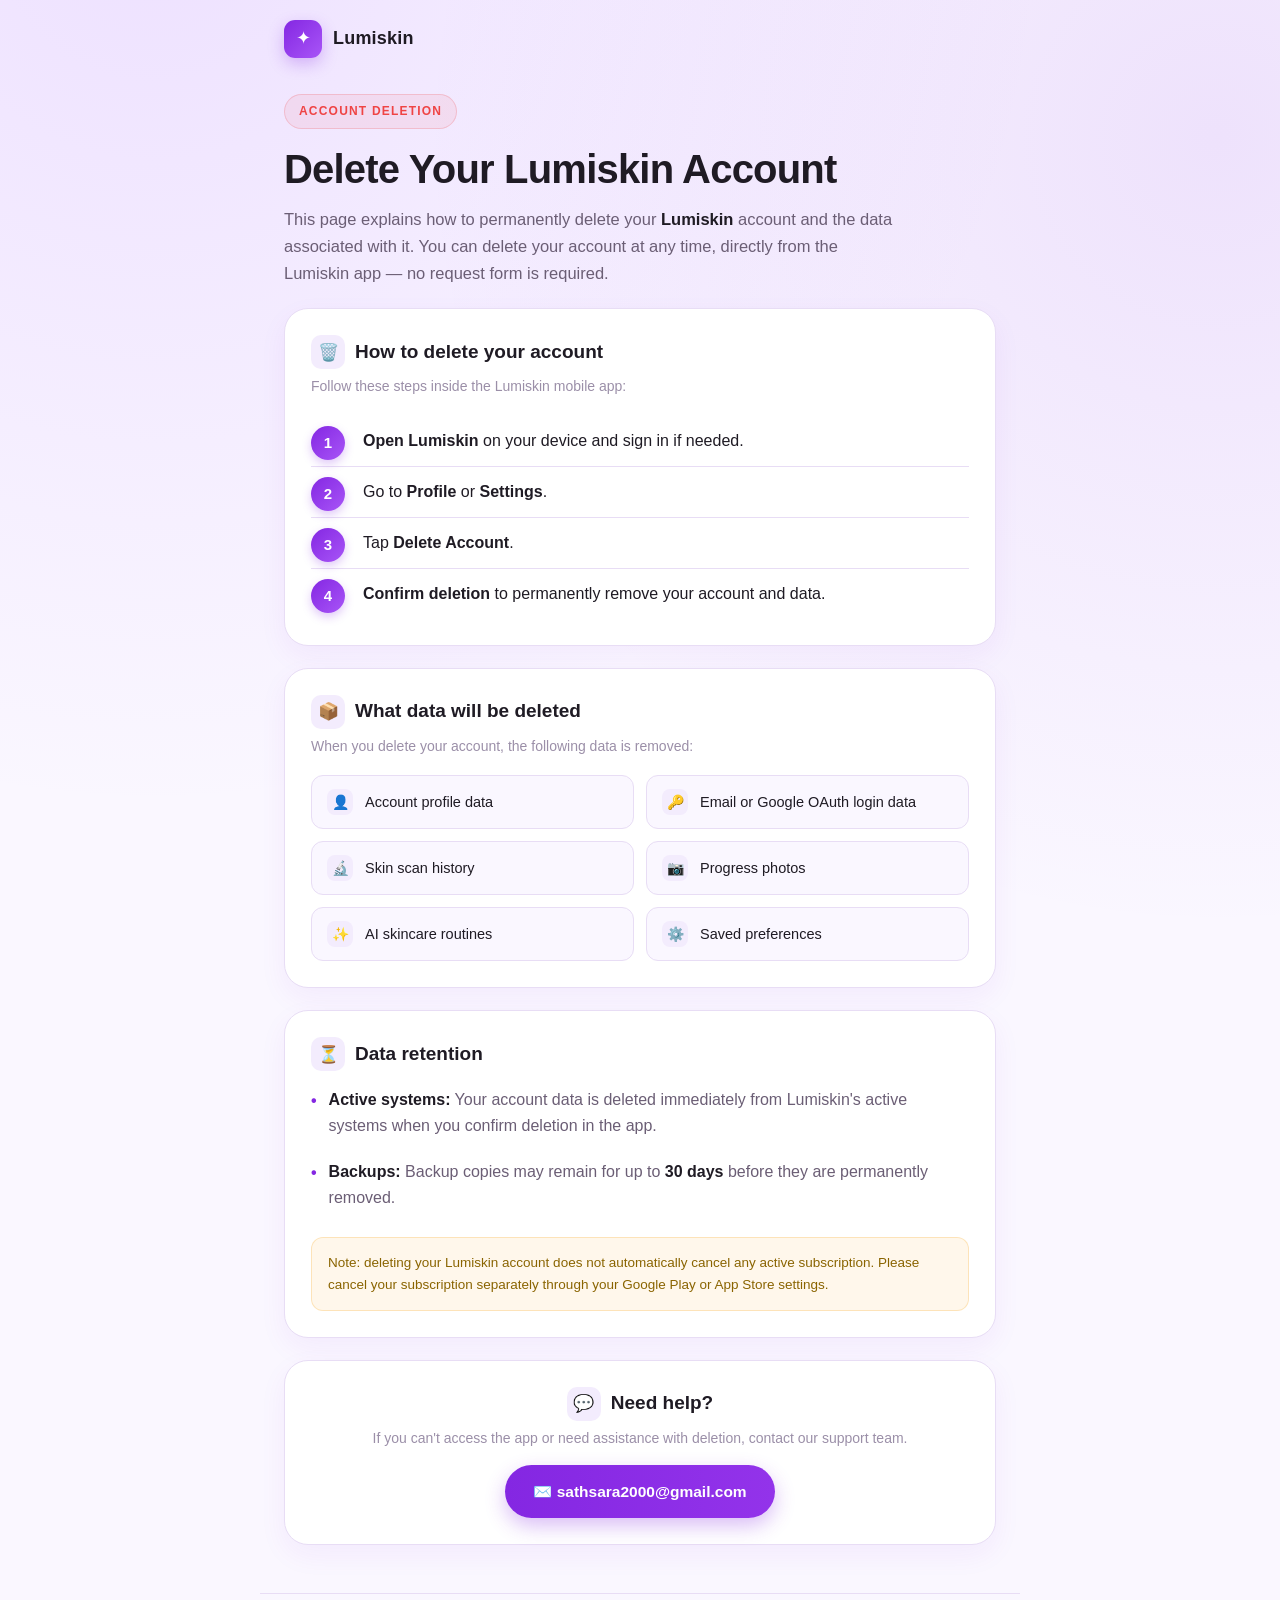
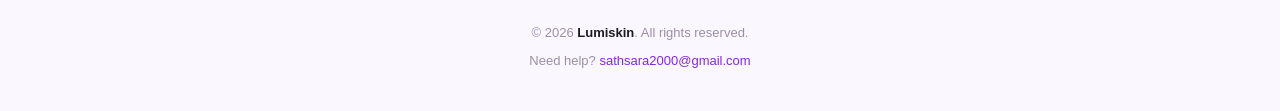
==== delete-account.html @ 9bdd9fb4 "account delete" ====
<!DOCTYPE html>
<html lang="en">
<head>
  <meta charset="UTF-8" />
  <meta name="viewport" content="width=device-width, initial-scale=1.0" />

  <!-- ── SEO ── -->
  <title>Delete Your Lumiskin Account — Account &amp; Data Deletion</title>
  <meta name="description" content="Learn how to delete your Lumiskin account and what data is removed. Delete your account directly in the Lumiskin app under Profile or Settings, or email sathsara2000@gmail.com for help." />
  <meta name="robots" content="index, follow" />
  <meta property="og:title" content="Delete Your Lumiskin Account" />
  <meta property="og:description" content="How to delete your Lumiskin account and which data is removed. Manage account deletion from the Lumiskin app or contact support." />
  <meta property="og:type" content="website" />
  <link rel="canonical" href="https://sathsarawj.github.io/lumiskin-site/delete-account" />

  <style>
    *, *::before, *::after { box-sizing: border-box; margin: 0; padding: 0; }

    :root {
      --purple:      #8427e2;
      --purple-dark: #5b1fa0;
      --purple-deep: #18055a;
      --purple-soft: #f3ecfd;
      --purple-mid:  #ede8f9;
      --green:       #22c55e;
      --amber:       #f59e0b;
      --red:         #ef4444;
      --ink:         #1f1b24;
      --sage:        #6b5e75;
      --muted:       #9b8fa8;
      --border:      #e8ddf5;
      --bg:          #faf7ff;
      --white:       #ffffff;
      --radius-sm:   12px;
      --radius-md:   18px;
      --radius-lg:   24px;
    }

    html { scroll-behavior: smooth; }

    body {
      font-family: -apple-system, BlinkMacSystemFont, "Segoe UI", Roboto, "Helvetica Neue", Arial, sans-serif;
      background:
        radial-gradient(circle at 12% -5%, rgba(181,124,255,.18) 0%, transparent 42%),
        radial-gradient(circle at 95% 8%, rgba(132,39,226,.10) 0%, transparent 40%),
        var(--bg);
      color: var(--ink);
      line-height: 1.62;
      font-size: 16px;
      -webkit-font-smoothing: antialiased;
      min-height: 100vh;
    }

    /* ── Top bar ── */
    header {
      display: flex;
      align-items: center;
      gap: 11px;
      padding: 20px 24px;
      max-width: 760px;
      margin: 0 auto;
    }
    .logo-icon {
      width: 38px; height: 38px; border-radius: 11px;
      background: linear-gradient(135deg, var(--purple), #a855f7);
      display: flex; align-items: center; justify-content: center;
      font-size: 18px; color: #fff;
      box-shadow: 0 6px 16px rgba(132,39,226,.28);
    }
    .logo-text { font-size: 18px; font-weight: 700; color: var(--ink); letter-spacing: .2px; }

    /* ── Layout ── */
    main {
      max-width: 760px;
      margin: 0 auto;
      padding: 16px 24px 48px;
    }

    .badge {
      display: inline-flex; align-items: center; gap: 8px;
      background: rgba(239,68,68,.08);
      border: 1px solid rgba(239,68,68,.20);
      color: var(--red);
      font-size: 12px; font-weight: 700; letter-spacing: 1.2px; text-transform: uppercase;
      border-radius: 20px; padding: 7px 14px;
      margin-bottom: 18px;
    }

    h1 {
      font-size: clamp(28px, 6vw, 40px);
      font-weight: 800;
      letter-spacing: -.02em;
      line-height: 1.12;
      margin-bottom: 14px;
    }

    .lead {
      font-size: 16.5px;
      color: var(--sage);
      max-width: 620px;
      margin-bottom: 8px;
    }
    .lead strong { color: var(--ink); font-weight: 700; }

    /* ── Cards ── */
    .card {
      background: var(--white);
      border: 1px solid var(--border);
      border-radius: var(--radius-lg);
      padding: 26px;
      margin-top: 22px;
      box-shadow: 0 10px 28px rgba(132,39,226,.06);
    }

    .card h2 {
      font-size: 19px;
      font-weight: 700;
      margin-bottom: 6px;
      display: flex; align-items: center; gap: 10px;
    }
    .card h2 .ico {
      width: 34px; height: 34px; border-radius: 10px;
      background: var(--purple-soft);
      display: inline-flex; align-items: center; justify-content: center;
      font-size: 17px; flex-shrink: 0;
    }
    .card .card-sub { color: var(--muted); font-size: 14px; margin-bottom: 18px; }

    /* ── Steps ── */
    ol.steps { list-style: none; counter-reset: step; }
    ol.steps li {
      counter-increment: step;
      position: relative;
      padding: 12px 0 12px 52px;
      border-bottom: 1px solid var(--border);
    }
    ol.steps li:last-child { border-bottom: none; }
    ol.steps li::before {
      content: counter(step);
      position: absolute; left: 0; top: 10px;
      width: 34px; height: 34px; border-radius: 50%;
      background: linear-gradient(135deg, var(--purple), #a855f7);
      color: #fff; font-weight: 700; font-size: 15px;
      display: flex; align-items: center; justify-content: center;
      box-shadow: 0 4px 10px rgba(132,39,226,.25);
    }
    ol.steps li b { font-weight: 600; }

    /* ── Data list ── */
    ul.data { list-style: none; display: grid; gap: 12px; }
    @media (min-width: 560px) { ul.data { grid-template-columns: 1fr 1fr; } }
    ul.data li {
      display: flex; align-items: center; gap: 12px;
      background: var(--bg);
      border: 1px solid var(--border);
      border-radius: var(--radius-sm);
      padding: 13px 15px;
      font-size: 14.5px; font-weight: 500;
    }
    ul.data li .dot {
      width: 26px; height: 26px; border-radius: 8px;
      background: var(--purple-soft);
      display: inline-flex; align-items: center; justify-content: center;
      font-size: 14px; flex-shrink: 0;
    }

    /* ── Retention ── */
    .retention li {
      display: flex; gap: 12px; align-items: flex-start;
      padding: 10px 0;
    }
    .retention li .mark {
      color: var(--purple); font-weight: 800; flex-shrink: 0; margin-top: 1px;
    }
    .retention li span { color: var(--sage); }
    .retention li b { color: var(--ink); }

    .note {
      margin-top: 16px;
      background: rgba(245,158,11,.08);
      border: 1px solid rgba(245,158,11,.22);
      border-radius: var(--radius-sm);
      padding: 14px 16px;
      font-size: 13.5px; color: #8a6400;
    }

    /* ── Help ── */
    .help-card { text-align: center; }
    .help-card a.mail {
      display: inline-flex; align-items: center; gap: 9px;
      margin-top: 16px;
      background: linear-gradient(90deg, var(--purple), #9333ea);
      color: #fff; text-decoration: none;
      font-weight: 700; font-size: 15.5px;
      padding: 14px 28px; border-radius: 28px;
      box-shadow: 0 8px 20px rgba(132,39,226,.30);
      transition: transform .15s, box-shadow .15s;
    }
    .help-card a.mail:hover { transform: translateY(-2px); box-shadow: 0 12px 26px rgba(132,39,226,.38); }

    /* ── Footer ── */
    footer {
      max-width: 760px;
      margin: 0 auto;
      padding: 28px 24px 40px;
      border-top: 1px solid var(--border);
      text-align: center;
      color: var(--muted);
      font-size: 13px;
    }
    footer .brand { color: var(--ink); font-weight: 700; }
    footer a { color: var(--purple); text-decoration: none; }
  </style>
</head>
<body>

  <header>
    <div class="logo-icon">✦</div>
    <span class="logo-text">Lumiskin</span>
  </header>

  <main>
    <span class="badge">Account Deletion</span>
    <h1>Delete Your Lumiskin Account</h1>
    <p class="lead">
      This page explains how to permanently delete your <strong>Lumiskin</strong> account and
      the data associated with it. You can delete your account at any time, directly from the
      Lumiskin app — no request form is required.
    </p>

    <!-- How to delete -->
    <section class="card">
      <h2><span class="ico">🗑️</span> How to delete your account</h2>
      <p class="card-sub">Follow these steps inside the Lumiskin mobile app:</p>
      <ol class="steps">
        <li><b>Open Lumiskin</b> on your device and sign in if needed.</li>
        <li>Go to <b>Profile</b> or <b>Settings</b>.</li>
        <li>Tap <b>Delete Account</b>.</li>
        <li><b>Confirm deletion</b> to permanently remove your account and data.</li>
      </ol>
    </section>

    <!-- What gets deleted -->
    <section class="card">
      <h2><span class="ico">📦</span> What data will be deleted</h2>
      <p class="card-sub">When you delete your account, the following data is removed:</p>
      <ul class="data">
        <li><span class="dot">👤</span> Account profile data</li>
        <li><span class="dot">🔑</span> Email or Google OAuth login data</li>
        <li><span class="dot">🔬</span> Skin scan history</li>
        <li><span class="dot">📷</span> Progress photos</li>
        <li><span class="dot">✨</span> AI skincare routines</li>
        <li><span class="dot">⚙️</span> Saved preferences</li>
      </ul>
    </section>

    <!-- Data retention -->
    <section class="card">
      <h2><span class="ico">⏳</span> Data retention</h2>
      <ul class="retention">
        <li>
          <span class="mark">•</span>
          <span><b>Active systems:</b> Your account data is deleted immediately from Lumiskin's
          active systems when you confirm deletion in the app.</span>
        </li>
        <li>
          <span class="mark">•</span>
          <span><b>Backups:</b> Backup copies may remain for up to <b>30 days</b> before they are
          permanently removed.</span>
        </li>
      </ul>
      <div class="note">
        Note: deleting your Lumiskin account does not automatically cancel any active subscription.
        Please cancel your subscription separately through your Google Play or App Store settings.
      </div>
    </section>

    <!-- Help -->
    <section class="card help-card">
      <h2 style="justify-content:center;"><span class="ico">💬</span> Need help?</h2>
      <p class="card-sub" style="margin-bottom:0;">
        If you can't access the app or need assistance with deletion, contact our support team.
      </p>
      <a class="mail" href="mailto:sathsara2000@gmail.com">✉️ sathsara2000@gmail.com</a>
    </section>
  </main>

  <footer>
    <p>© <span id="year">2026</span> <span class="brand">Lumiskin</span>. All rights reserved.</p>
    <p style="margin-top:6px;">
      Need help? <a href="mailto:sathsara2000@gmail.com">sathsara2000@gmail.com</a>
    </p>
  </footer>

  <script>
    document.getElementById("year").textContent = new Date().getFullYear();
  </script>
</body>
</html>
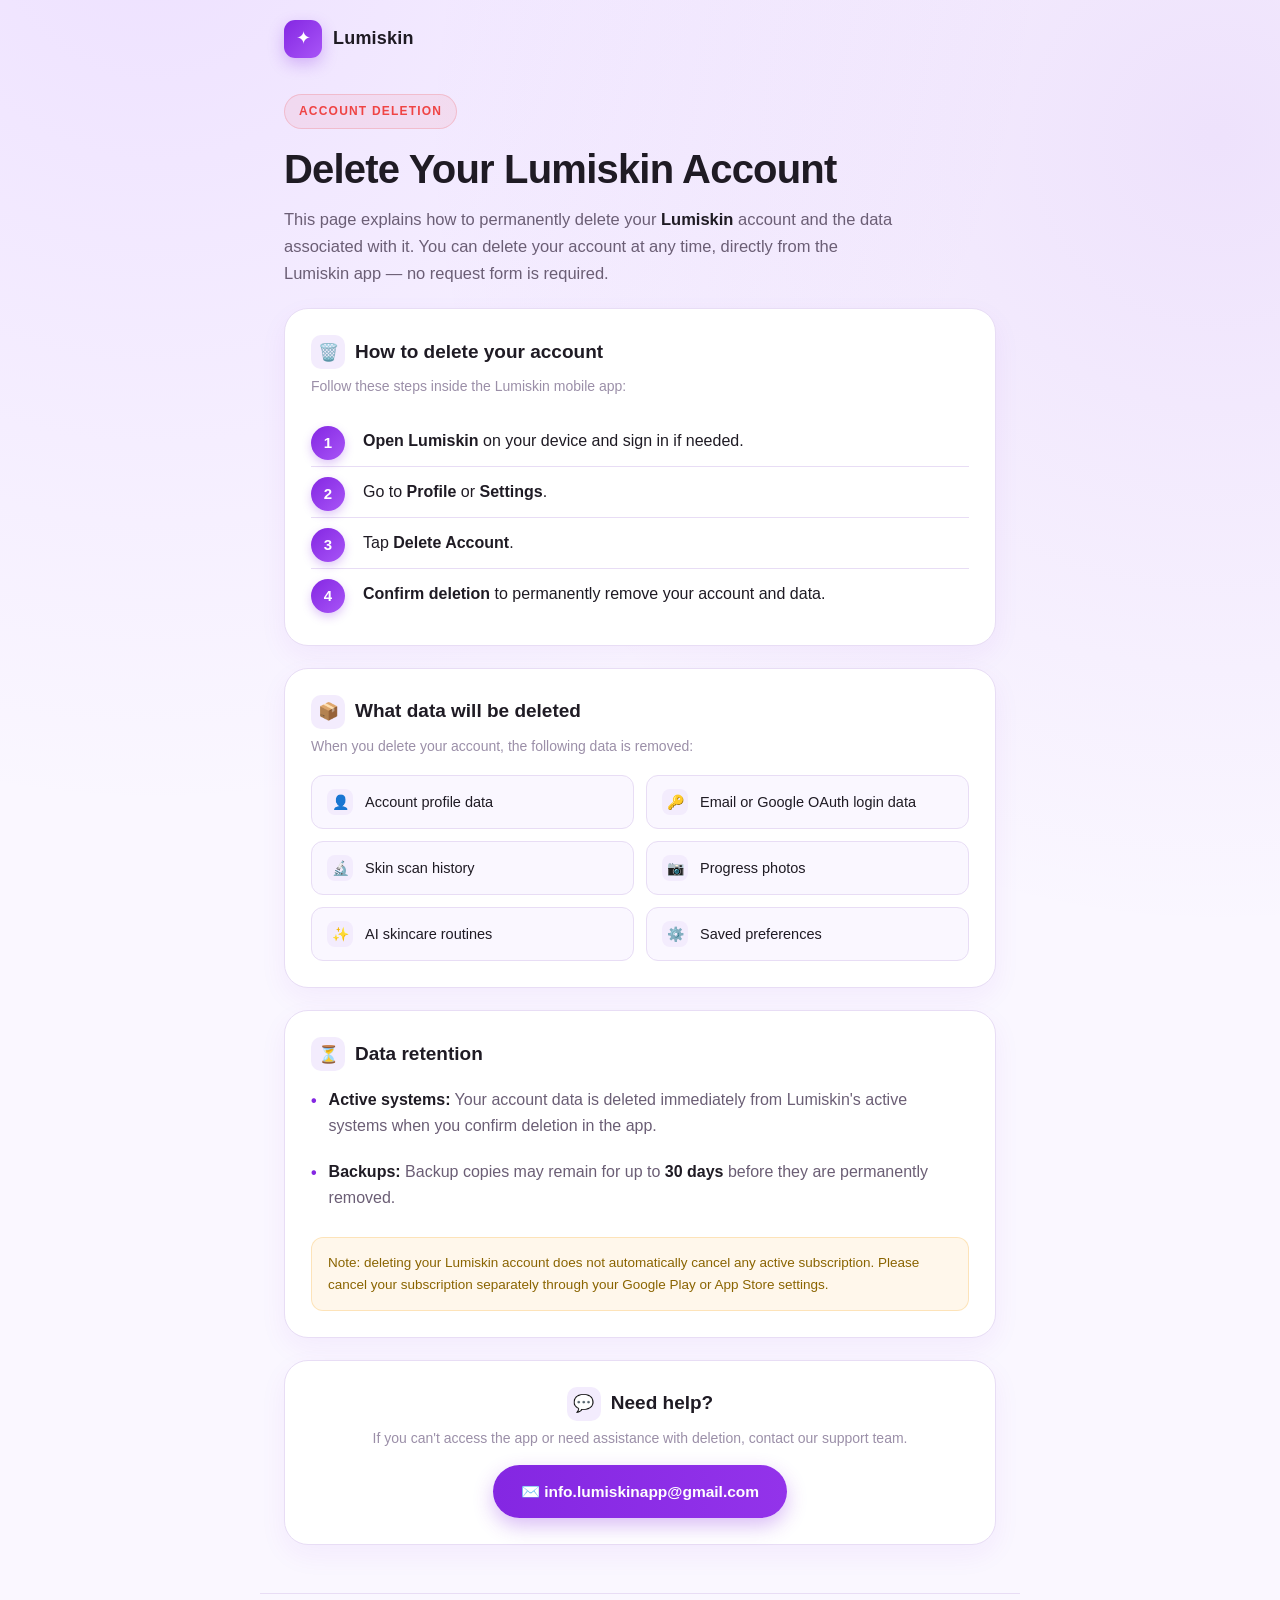
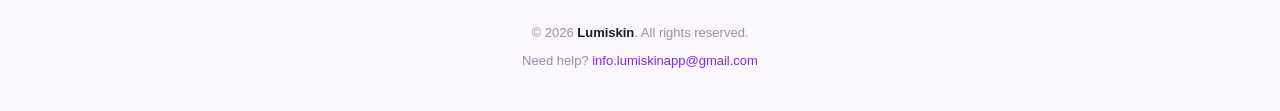
==== commit 624ac739: "Update support email to info.lumiskinapp@gmail.com Co-Authored-By: Claude Opus 5.5 <noreply@anthropi" ====
--- a/delete-account.html
+++ b/delete-account.html
@@ -6,7 +6,7 @@
 
   <!-- ── SEO ── -->
   <title>Delete Your Lumiskin Account — Account &amp; Data Deletion</title>
-  <meta name="description" content="Learn how to delete your Lumiskin account and what data is removed. Delete your account directly in the Lumiskin app under Profile or Settings, or email sathsara2000@gmail.com for help." />
+  <meta name="description" content="Learn how to delete your Lumiskin account and what data is removed. Delete your account directly in the Lumiskin app under Profile or Settings, or email info.lumiskinapp@gmail.com for help." />
   <meta name="robots" content="index, follow" />
   <meta property="og:title" content="Delete Your Lumiskin Account" />
   <meta property="og:description" content="How to delete your Lumiskin account and which data is removed. Manage account deletion from the Lumiskin app or contact support." />
@@ -281,14 +281,14 @@
       <p class="card-sub" style="margin-bottom:0;">
         If you can't access the app or need assistance with deletion, contact our support team.
       </p>
-      <a class="mail" href="mailto:sathsara2000@gmail.com">✉️ sathsara2000@gmail.com</a>
+      <a class="mail" href="mailto:info.lumiskinapp@gmail.com">✉️ info.lumiskinapp@gmail.com</a>
     </section>
   </main>
 
   <footer>
     <p>© <span id="year">2026</span> <span class="brand">Lumiskin</span>. All rights reserved.</p>
     <p style="margin-top:6px;">
-      Need help? <a href="mailto:sathsara2000@gmail.com">sathsara2000@gmail.com</a>
+      Need help? <a href="mailto:info.lumiskinapp@gmail.com">info.lumiskinapp@gmail.com</a>
     </p>
   </footer>
 
